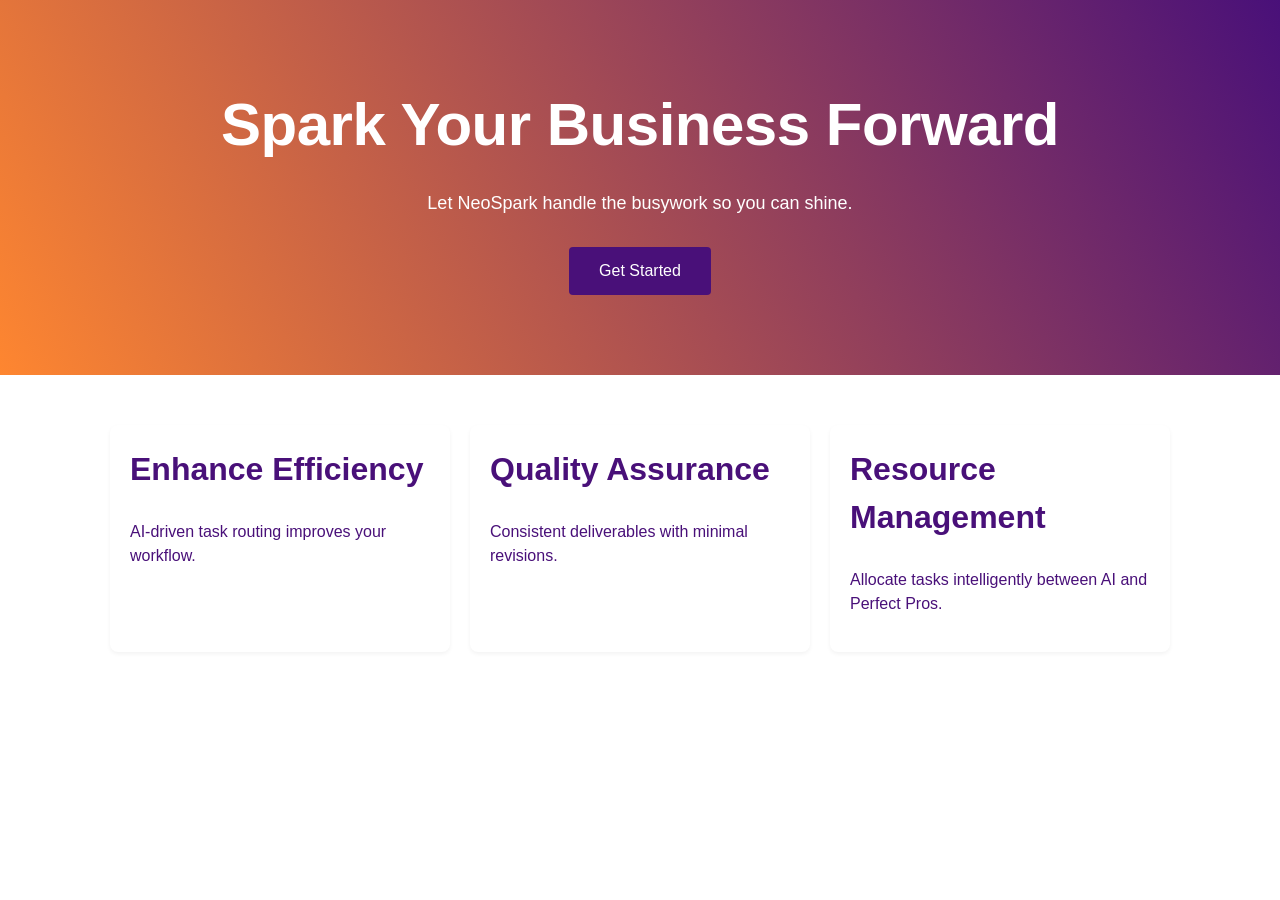
==== neospark/index.html @ b8981cee "Update README with NeoSpark instructions" ====
<!DOCTYPE html>
<html lang="en">
<head>
  <meta charset="UTF-8">
  <meta name="viewport" content="width=device-width, initial-scale=1.0">
  <title>NeoSpark</title>
  <link rel="stylesheet" href="styles.css">
</head>
<body>
  <header class="hero">
    <h1>Spark Your Business Forward</h1>
    <p>Let NeoSpark handle the busywork so you can shine.</p>
    <button class="primary">Get Started</button>
  </header>
  <section class="features">
    <div class="card">
      <h2>Enhance Efficiency</h2>
      <p>AI-driven task routing improves your workflow.</p>
    </div>
    <div class="card">
      <h2>Quality Assurance</h2>
      <p>Consistent deliverables with minimal revisions.</p>
    </div>
    <div class="card">
      <h2>Resource Management</h2>
      <p>Allocate tasks intelligently between AI and Perfect Pros.</p>
    </div>
  </section>
</body>
</html>
---- neospark/styles.css ----
/* NeoSpark Branding Styles */

body {
  font-family: "Ethos Nova", Arial, sans-serif;
  color: #491079;
  background-color: #FFFFFF;
  margin: 0;
  line-height: 1.5;
}

.hero {
  background: linear-gradient(60deg, #FE8630, #491079);
  color: white;
  text-align: center;
  padding: 80px 20px;
}

.hero h1 {
  font-family: "Univa Nova", Arial, sans-serif;
  font-size: 60px;
  margin: 0 0 20px;
  letter-spacing: -0.5px;
}

.hero p {
  font-size: 18px;
  margin-bottom: 30px;
}

button.primary {
  background-color: #491079;
  color: #FFFFFF;
  border: none;
  padding: 15px 30px;
  border-radius: 4px;
  font-size: 16px;
  cursor: pointer;
}

button.primary:hover {
  background-color: #FE8630;
}

.features {
  display: flex;
  flex-wrap: wrap;
  justify-content: center;
  padding: 40px 20px;
}

.card {
  background-color: #FFFFFF;
  border-radius: 8px;
  box-shadow: 0 2px 4px rgba(0,0,0,0.05);
  margin: 10px;
  padding: 20px;
  max-width: 300px;
}

.card h2 {
  font-family: "Univa Nova", Arial, sans-serif;
  font-size: 32px;
  margin-top: 0;
}

.card p {
  font-size: 16px;
}
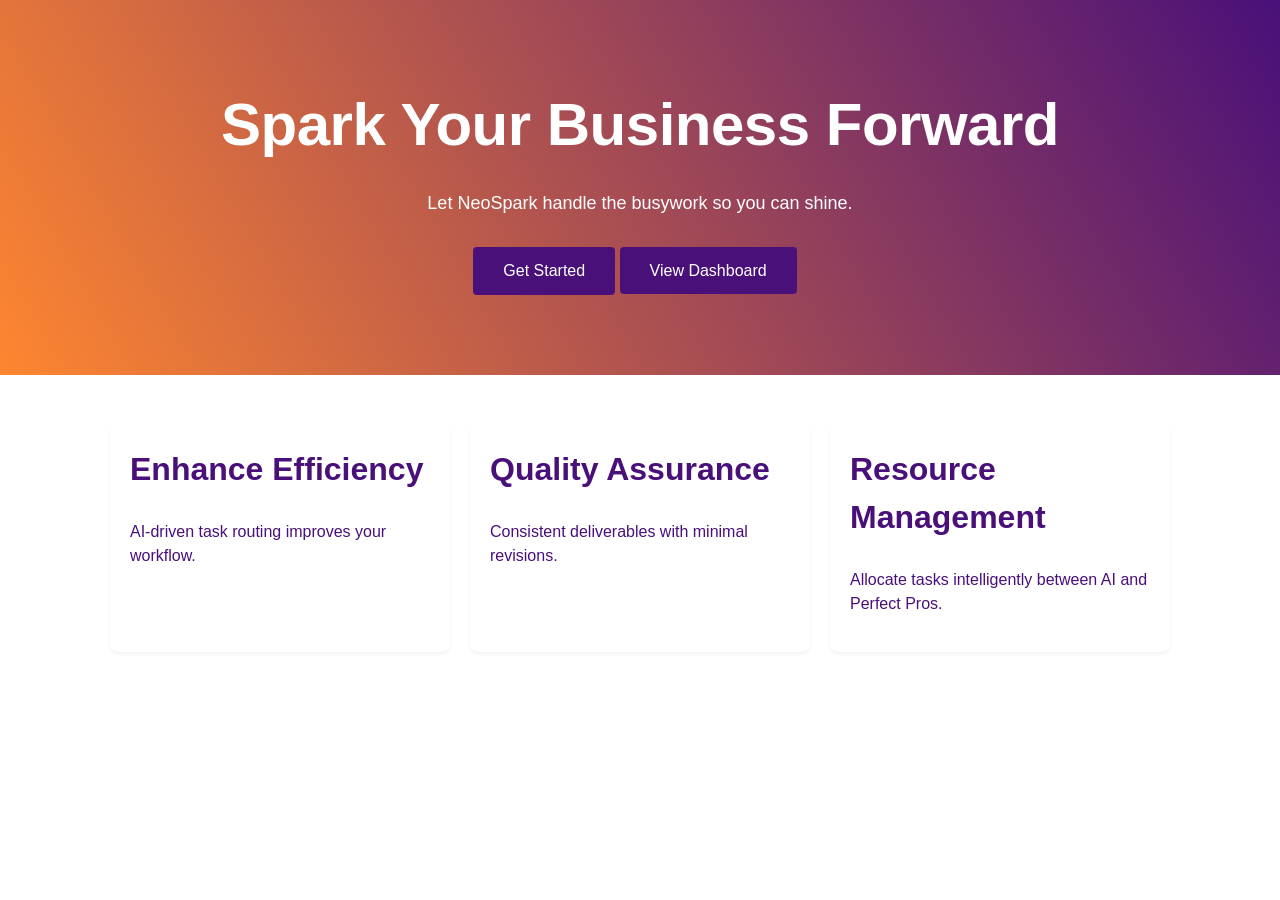
==== commit 9505895c: "Add NeoSpark dashboard" ====
--- a/neospark/index.html
+++ b/neospark/index.html
@@ -11,6 +11,7 @@
     <h1>Spark Your Business Forward</h1>
     <p>Let NeoSpark handle the busywork so you can shine.</p>
     <button class="primary">Get Started</button>
+    <a href="dashboard.html" class="primary-btn">View Dashboard</a>
   </header>
   <section class="features">
     <div class="card">
--- a/neospark/styles.css
+++ b/neospark/styles.css
@@ -66,3 +66,71 @@
 .card p {
   font-size: 16px;
 }
+
+/* Splash page layout */
+.splash-container {
+  background: linear-gradient(60deg, #FFCB13, #491079);
+  color: white;
+  display: flex;
+  flex-direction: column;
+  align-items: center;
+  justify-content: center;
+  height: 100vh;
+  text-align: center;
+}
+
+.splash-container h1 {
+  font-family: "Univa Nova", Arial, sans-serif;
+  font-size: 48px;
+  margin-bottom: 20px;
+  letter-spacing: -0.5px;
+}
+
+.splash-container p {
+  font-size: 20px;
+  margin-bottom: 40px;
+}
+
+a.primary-btn {
+  background-color: #491079;
+  color: #FFFFFF;
+  text-decoration: none;
+  padding: 15px 30px;
+  border-radius: 4px;
+  font-size: 16px;
+  margin-right: 10px;
+}
+
+a.primary-btn:hover {
+  background-color: #FE8630;
+}
+
+/* Dashboard styles */
+.dashboard {
+  display: flex;
+  flex-wrap: wrap;
+  justify-content: center;
+  padding: 40px 20px;
+}
+
+.metric-card {
+  background-color: #FFFFFF;
+  border-radius: 8px;
+  box-shadow: 0 2px 4px rgba(0,0,0,0.05);
+  margin: 10px;
+  padding: 20px;
+  text-align: center;
+  width: 200px;
+}
+
+.metric-card h2 {
+  font-family: "Univa Nova", Arial, sans-serif;
+  font-size: 24px;
+  margin: 0 0 10px;
+}
+
+.metric {
+  font-size: 32px;
+  font-family: "Univa Nova", Arial, sans-serif;
+  color: #491079;
+}
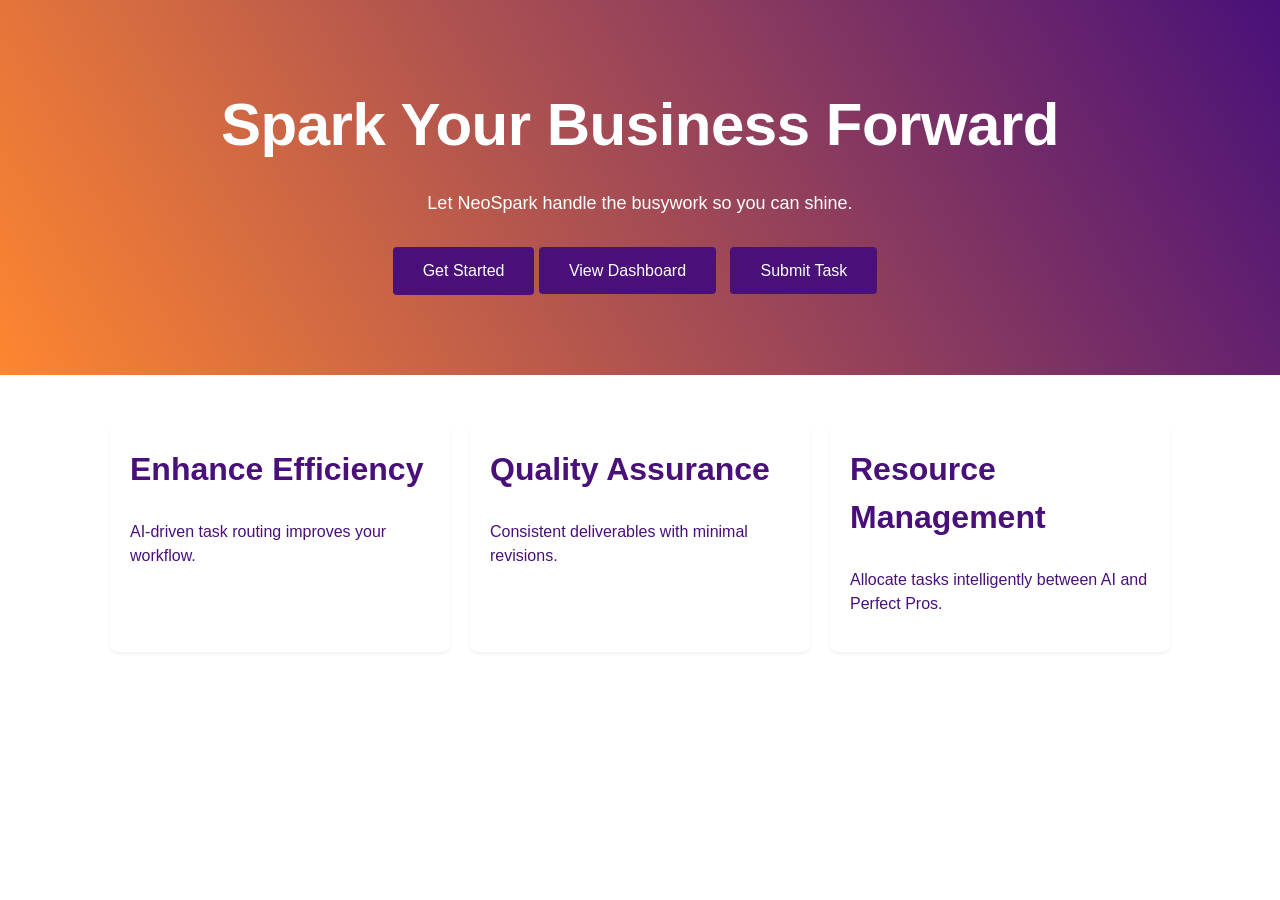
==== commit 26707702: "Add task submission page" ====
--- a/neospark/index.html
+++ b/neospark/index.html
@@ -12,6 +12,7 @@
     <p>Let NeoSpark handle the busywork so you can shine.</p>
     <button class="primary">Get Started</button>
     <a href="dashboard.html" class="primary-btn">View Dashboard</a>
+    <a href="task_submission.html" class="primary-btn">Submit Task</a>
   </header>
   <section class="features">
     <div class="card">
--- a/neospark/styles.css
+++ b/neospark/styles.css
@@ -134,3 +134,43 @@
   font-family: "Univa Nova", Arial, sans-serif;
   color: #491079;
 }
+
+/* Task submission form styles */
+.task-form {
+  max-width: 600px;
+  margin: 40px auto;
+  padding: 20px;
+}
+
+.task-form label,
+.task-form fieldset {
+  display: block;
+  margin-bottom: 20px;
+  font-size: 16px;
+}
+
+.task-form input[type="text"],
+.task-form textarea {
+  width: 100%;
+  padding: 10px;
+  border: 1px solid #ddd;
+  border-radius: 4px;
+  font-size: 14px;
+  box-sizing: border-box;
+}
+
+.task-form fieldset {
+  border: 1px solid #ddd;
+  padding: 10px 20px;
+}
+
+.task-form legend {
+  font-family: "Univa Nova", Arial, sans-serif;
+  font-size: 24px;
+  margin-bottom: 10px;
+}
+
+.task-form button {
+  display: block;
+}
+
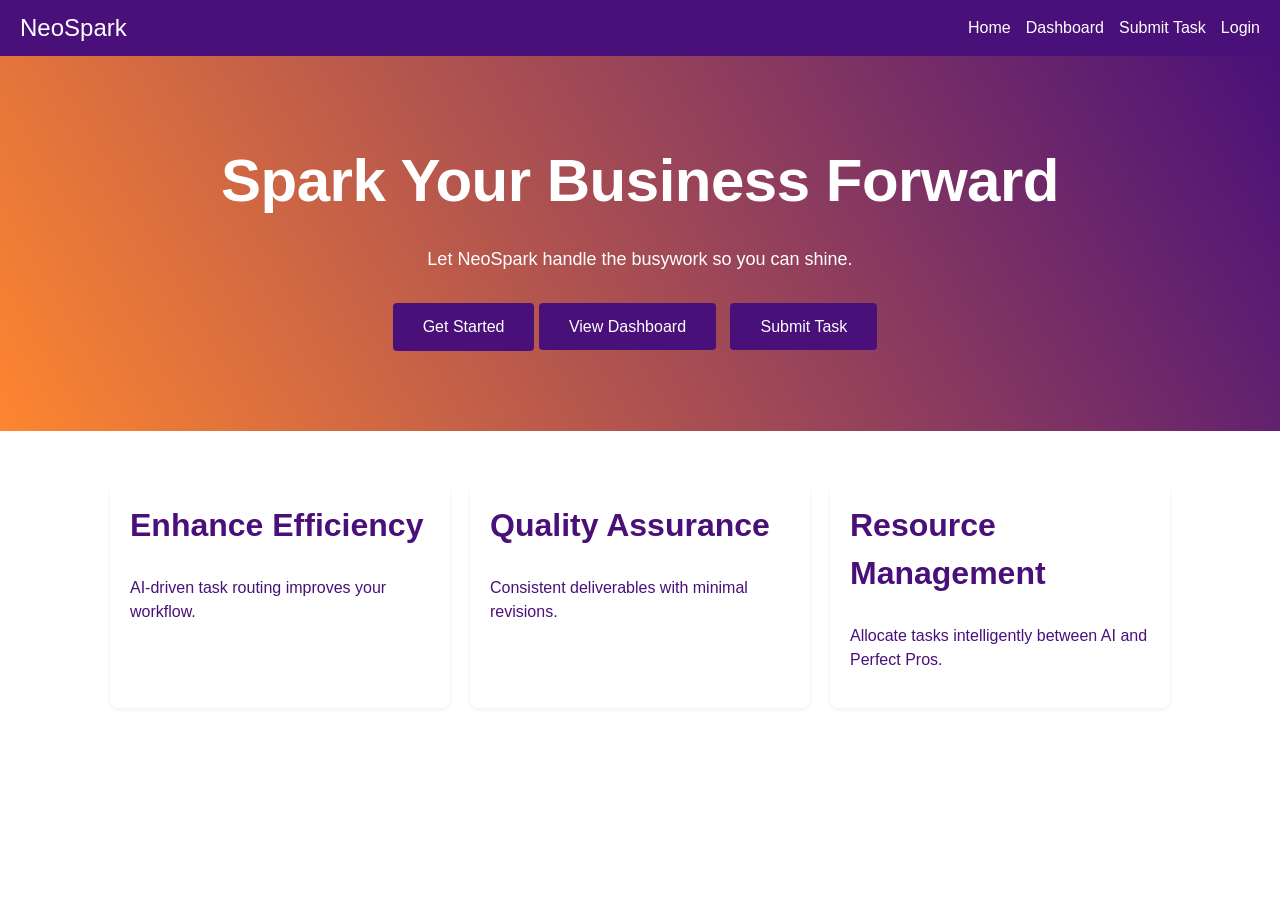
==== commit c42a30c1: "Add responsive navigation header" ====
--- a/neospark/index.html
+++ b/neospark/index.html
@@ -7,13 +7,24 @@
   <link rel="stylesheet" href="styles.css">
 </head>
 <body>
-  <header class="hero">
+  <header class="site-header">
+    <a href="home.html" class="logo">NeoSpark</a>
+    <button class="nav-toggle" aria-label="Toggle navigation">Menu</button>
+    <nav class="nav-links">
+      <a href="home.html">Home</a>
+      <a href="dashboard.html">Dashboard</a>
+      <a href="task_submission.html">Submit Task</a>
+      <a href="login.html">Login</a>
+    </nav>
+  </header>
+
+  <section class="hero">
     <h1>Spark Your Business Forward</h1>
     <p>Let NeoSpark handle the busywork so you can shine.</p>
     <button class="primary">Get Started</button>
     <a href="dashboard.html" class="primary-btn">View Dashboard</a>
     <a href="task_submission.html" class="primary-btn">Submit Task</a>
-  </header>
+  </section>
   <section class="features">
     <div class="card">
       <h2>Enhance Efficiency</h2>
@@ -28,5 +39,12 @@
       <p>Allocate tasks intelligently between AI and Perfect Pros.</p>
     </div>
   </section>
+  <script>
+    const toggleBtn = document.querySelector('.nav-toggle');
+    const navLinks = document.querySelector('.nav-links');
+    toggleBtn.addEventListener('click', () => {
+      navLinks.classList.toggle('active');
+    });
+  </script>
 </body>
 </html>
--- a/neospark/styles.css
+++ b/neospark/styles.css
@@ -174,3 +174,93 @@
   display: block;
 }
 
+/* Login form styles */
+.login-form {
+  max-width: 400px;
+  margin: 40px auto;
+  padding: 20px;
+}
+
+.login-form label {
+  display: block;
+  margin-bottom: 20px;
+  font-size: 16px;
+}
+
+.login-form input[type="text"],
+.login-form input[type="password"] {
+  width: 100%;
+  padding: 10px;
+  border: 1px solid #ddd;
+  border-radius: 4px;
+  font-size: 14px;
+  box-sizing: border-box;
+}
+
+.login-form button {
+  display: block;
+}
+
+/* Responsive header styles */
+.site-header {
+  display: flex;
+  justify-content: space-between;
+  align-items: center;
+  padding: 10px 20px;
+  background-color: #491079;
+  color: white;
+}
+
+.site-header .logo {
+  font-family: "Univa Nova", Arial, sans-serif;
+  font-size: 24px;
+  text-decoration: none;
+  color: white;
+}
+
+.nav-links {
+  display: flex;
+  align-items: center;
+}
+
+.nav-links a {
+  color: white;
+  text-decoration: none;
+  margin-left: 15px;
+  font-size: 16px;
+}
+
+.nav-toggle {
+  display: none;
+  background: none;
+  border: 1px solid white;
+  color: white;
+  padding: 5px 10px;
+  font-size: 16px;
+}
+
+@media (max-width: 600px) {
+  .site-header {
+    flex-wrap: wrap;
+  }
+
+  .nav-toggle {
+    display: block;
+  }
+
+  .nav-links {
+    display: none;
+    flex-direction: column;
+    width: 100%;
+    margin-top: 10px;
+  }
+
+  .nav-links.active {
+    display: flex;
+  }
+
+  .nav-links a {
+    margin: 10px 0;
+  }
+}
+
